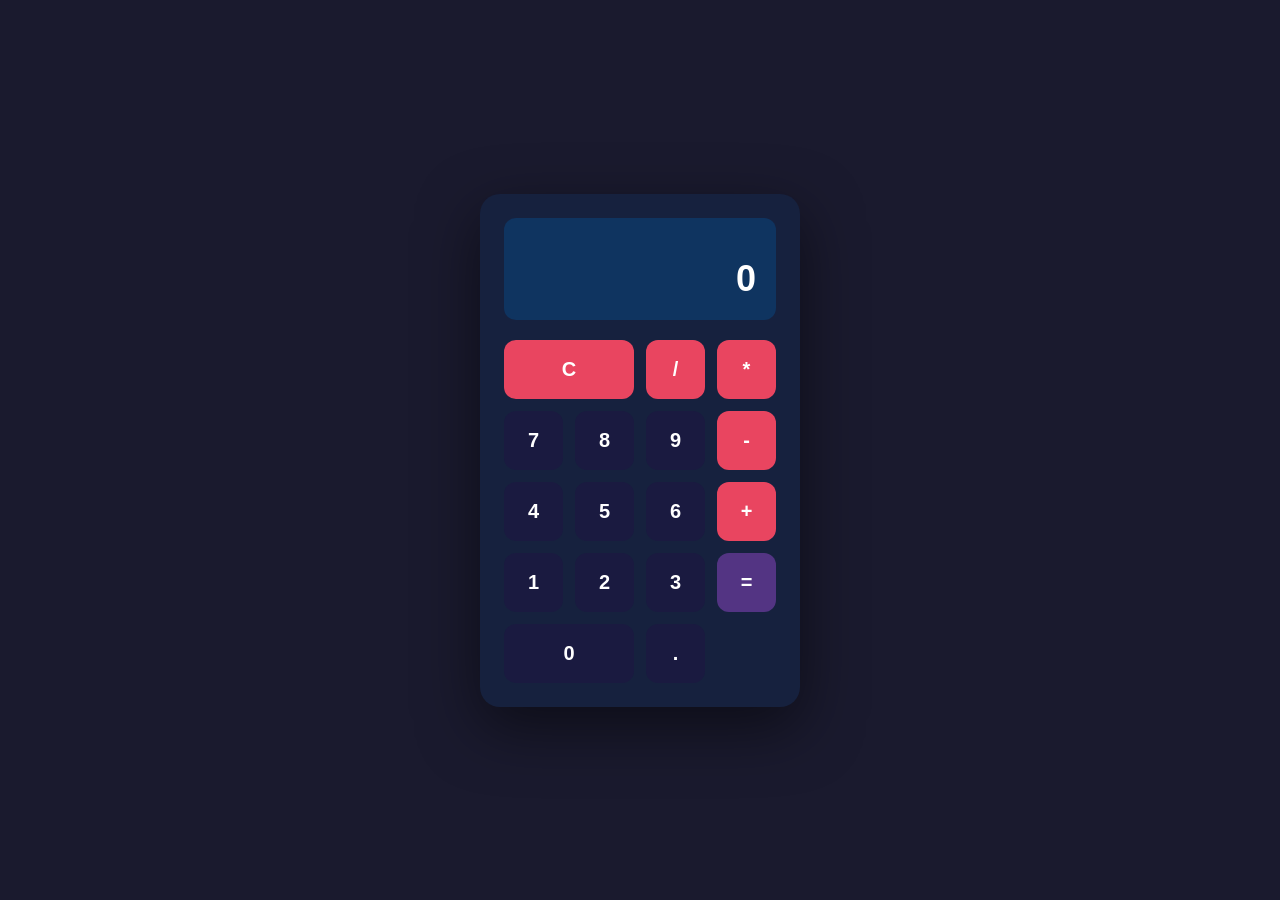
==== AI-Calculator/index.html @ e99b246f "calculator app build with Claude AI assistance" ====
<!DOCTYPE html>
<html lang="en">
<head>
    <meta charset="UTF-8">
    <meta name="viewport" content="width=device-width, initial-scale=1.0">
    <title>AI Calculator</title>
    <style>
        /* RESET - removes default browser spacing */
        * {
            margin: 0;
            padding: 0;
            box-sizing: border-box;
        }

        /* BODY - dark background, centers the calculator on screen */
        body {
            background-color: #1a1a2e;
            display: flex;
            justify-content: center;
            align-items: center;
            min-height: 100vh;
            font-family: 'Segoe UI', sans-serif;
        }

        /* CALCULATOR CONTAINER - the main box */
        .calculator {
            background-color: #16213e;
            border-radius: 20px;
            padding: 24px;
            box-shadow: 0 20px 60px rgba(0, 0, 0, 0.5);
            width: 320px;
        }

        /* DISPLAY - shows the current number at the top */
        .display {
            background-color: #0f3460;
            border-radius: 12px;
            padding: 20px;
            margin-bottom: 20px;
            text-align: right;
            min-height: 80px;
            display: flex;
            flex-direction: column;
            justify-content: flex-end;
        }

        /* Small text showing the previous operation */
        .display .previous {
            color: #7f8fa6;
            font-size: 14px;
            min-height: 20px;
        }

        /* Big text showing the current number */
        .display .current {
            color: #ffffff;
            font-size: 36px;
            font-weight: bold;
            word-break: break-all;
        }

        /* BUTTON GRID - 4 columns layout */
        .buttons {
            display: grid;
            grid-template-columns: repeat(4, 1fr);
            gap: 12px;
        }

        /* INDIVIDUAL BUTTON STYLE */
        .btn {
            padding: 18px;
            font-size: 20px;
            border: none;
            border-radius: 12px;
            cursor: pointer;
            transition: transform 0.1s, background-color 0.2s;
            font-weight: 600;
        }

        /* Button hover/click animation */
        .btn:hover {
            transform: scale(1.05);
        }

        .btn:active {
            transform: scale(0.95);
        }

        /* NUMBER BUTTONS (0-9 and .) */
        .btn-number {
            background-color: #1a1a40;
            color: #ffffff;
        }

        .btn-number:hover {
            background-color: #2a2a50;
        }

        /* OPERATOR BUTTONS (+, -, *, /) */
        .btn-operator {
            background-color: #e94560;
            color: #ffffff;
        }

        .btn-operator:hover {
            background-color: #ff6b81;
        }

        /* EQUALS BUTTON */
        .btn-equals {
            background-color: #533483;
            color: #ffffff;
        }

        .btn-equals:hover {
            background-color: #6c44a2;
        }

        /* CLEAR BUTTON */
        .btn-clear {
            background-color: #e94560;
            color: #ffffff;
            grid-column: span 2;  /* Takes up 2 columns */
        }

        .btn-clear:hover {
            background-color: #ff6b81;
        }

        /* ZERO BUTTON - spans 2 columns */
        .btn-zero {
            grid-column: span 2;
        }
    </style>
</head>
<body>
    <div class="calculator">
        <!-- DISPLAY AREA - shows numbers at the top -->
        <div class="display">
            <div class="previous" id="previous"></div>
            <div class="current" id="current">0</div>
        </div>

        <!-- BUTTON GRID -->
        <div class="buttons">
            <!-- Row 1: Clear and operators -->
            <button class="btn btn-clear" onclick="clearDisplay()">C</button>
            <button class="btn btn-operator" onclick="setOperator('/')">/</button>
            <button class="btn btn-operator" onclick="setOperator('*')">*</button>

            <!-- Row 2: 7, 8, 9, minus -->
            <button class="btn btn-number" onclick="appendNumber('7')">7</button>
            <button class="btn btn-number" onclick="appendNumber('8')">8</button>
            <button class="btn btn-number" onclick="appendNumber('9')">9</button>
            <button class="btn btn-operator" onclick="setOperator('-')">-</button>

            <!-- Row 3: 4, 5, 6, plus -->
            <button class="btn btn-number" onclick="appendNumber('4')">4</button>
            <button class="btn btn-number" onclick="appendNumber('5')">5</button>
            <button class="btn btn-number" onclick="appendNumber('6')">6</button>
            <button class="btn btn-operator" onclick="setOperator('+')">+</button>

            <!-- Row 4: 1, 2, 3, equals -->
            <button class="btn btn-number" onclick="appendNumber('1')">1</button>
            <button class="btn btn-number" onclick="appendNumber('2')">2</button>
            <button class="btn btn-number" onclick="appendNumber('3')">3</button>
            <button class="btn btn-equals" onclick="calculate()">=</button>

            <!-- Row 5: 0 (wide), decimal -->
            <button class="btn btn-number btn-zero" onclick="appendNumber('0')">0</button>
            <button class="btn btn-number" onclick="appendNumber('.')">.</button>
        </div>
    </div>

    <!-- Link to the JavaScript file -->
    <script src="script.js"></script>
</body>
</html>
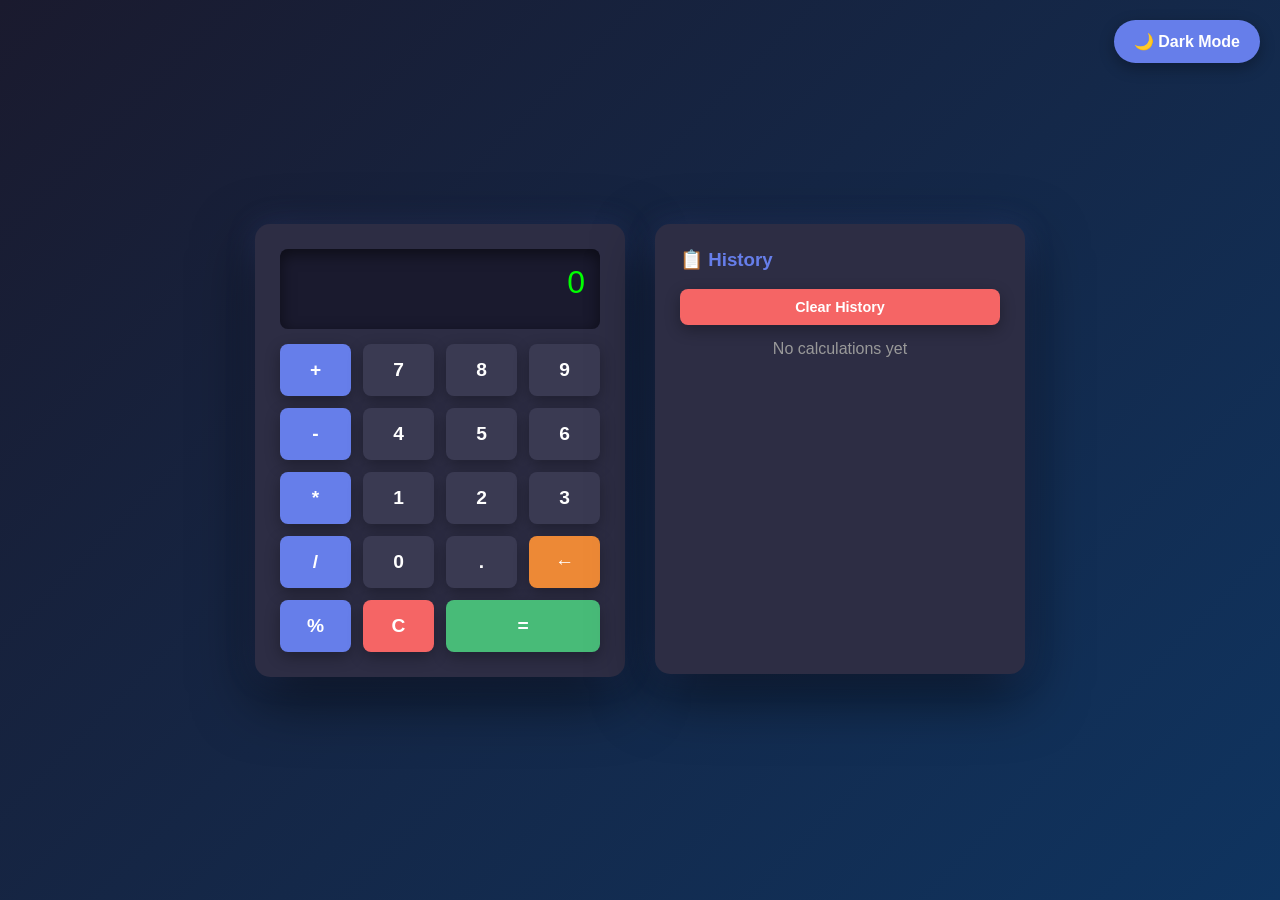
==== commit 28d0bc0c: "Update AI Calculator" ====
--- a/AI-Calculator/index.html
+++ b/AI-Calculator/index.html
@@ -1,178 +1,525 @@
 <!DOCTYPE html>
 <html lang="en">
 <head>
-    <meta charset="UTF-8">
-    <meta name="viewport" content="width=device-width, initial-scale=1.0">
-    <title>AI Calculator</title>
-    <style>
-        /* RESET - removes default browser spacing */
-        * {
-            margin: 0;
-            padding: 0;
-            box-sizing: border-box;
-        }
-
-        /* BODY - dark background, centers the calculator on screen */
-        body {
-            background-color: #1a1a2e;
-            display: flex;
-            justify-content: center;
-            align-items: center;
-            min-height: 100vh;
-            font-family: 'Segoe UI', sans-serif;
-        }
-
-        /* CALCULATOR CONTAINER - the main box */
-        .calculator {
-            background-color: #16213e;
-            border-radius: 20px;
-            padding: 24px;
-            box-shadow: 0 20px 60px rgba(0, 0, 0, 0.5);
-            width: 320px;
-        }
-
-        /* DISPLAY - shows the current number at the top */
-        .display {
-            background-color: #0f3460;
-            border-radius: 12px;
-            padding: 20px;
-            margin-bottom: 20px;
-            text-align: right;
-            min-height: 80px;
-            display: flex;
-            flex-direction: column;
-            justify-content: flex-end;
-        }
-
-        /* Small text showing the previous operation */
-        .display .previous {
-            color: #7f8fa6;
-            font-size: 14px;
-            min-height: 20px;
-        }
-
-        /* Big text showing the current number */
-        .display .current {
-            color: #ffffff;
-            font-size: 36px;
-            font-weight: bold;
-            word-break: break-all;
-        }
-
-        /* BUTTON GRID - 4 columns layout */
-        .buttons {
-            display: grid;
-            grid-template-columns: repeat(4, 1fr);
-            gap: 12px;
-        }
-
-        /* INDIVIDUAL BUTTON STYLE */
-        .btn {
-            padding: 18px;
-            font-size: 20px;
-            border: none;
-            border-radius: 12px;
-            cursor: pointer;
-            transition: transform 0.1s, background-color 0.2s;
-            font-weight: 600;
-        }
-
-        /* Button hover/click animation */
-        .btn:hover {
-            transform: scale(1.05);
-        }
-
-        .btn:active {
-            transform: scale(0.95);
-        }
-
-        /* NUMBER BUTTONS (0-9 and .) */
-        .btn-number {
-            background-color: #1a1a40;
-            color: #ffffff;
-        }
-
-        .btn-number:hover {
-            background-color: #2a2a50;
-        }
-
-        /* OPERATOR BUTTONS (+, -, *, /) */
-        .btn-operator {
-            background-color: #e94560;
-            color: #ffffff;
-        }
-
-        .btn-operator:hover {
-            background-color: #ff6b81;
-        }
-
-        /* EQUALS BUTTON */
-        .btn-equals {
-            background-color: #533483;
-            color: #ffffff;
-        }
-
-        .btn-equals:hover {
-            background-color: #6c44a2;
-        }
-
-        /* CLEAR BUTTON */
-        .btn-clear {
-            background-color: #e94560;
-            color: #ffffff;
-            grid-column: span 2;  /* Takes up 2 columns */
-        }
-
-        .btn-clear:hover {
-            background-color: #ff6b81;
-        }
-
-        /* ZERO BUTTON - spans 2 columns */
-        .btn-zero {
-            grid-column: span 2;
-        }
-    </style>
+  <meta charset="UTF-8">
+  <meta name="viewport" content="width=device-width, initial-scale=1.0">
+  <title>Calculator with History</title>
+  <style>
+    * {
+      transition: background-color 0.3s, color 0.3s;
+    }
+
+    body {
+      font-family: Arial, sans-serif;
+      display: flex;
+      justify-content: center;
+      align-items: center;
+      min-height: 100vh;
+      margin: 0;
+      background: linear-gradient(135deg, #1a1a2e 0%, #0f3460 100%);
+    }
+
+    body.light-mode {
+      background: linear-gradient(135deg, #f5f7fa 0%, #c3cfe2 100%);
+    }
+    
+    .top-bar {
+      position: absolute;
+      top: 20px;
+      right: 20px;
+      z-index: 100;
+    }
+
+    .theme-toggle {
+      background: #667eea;
+      color: white;
+      border: none;
+      padding: 12px 20px;
+      border-radius: 25px;
+      cursor: pointer;
+      font-size: 1em;
+      box-shadow: 0 5px 15px rgba(0, 0, 0, 0.3);
+      transition: all 0.3s;
+    }
+
+    .theme-toggle:hover {
+      background: #5568d3;
+      transform: translateY(-2px);
+      box-shadow: 0 7px 20px rgba(0, 0, 0, 0.4);
+    }
+
+    body.light-mode .theme-toggle {
+      background: #667eea;
+    }
+    
+    .container {
+      display: flex;
+      gap: 30px;
+      flex-wrap: wrap;
+      justify-content: center;
+      padding: 20px;
+    }
+    
+    .calculator {
+      background: #2d2d44;
+      padding: 25px;
+      border-radius: 15px;
+      box-shadow: 0 20px 60px rgba(0, 0, 0, 0.6), 
+                  0 0 30px rgba(102, 126, 234, 0.2);
+      width: 320px;
+    }
+
+    body.light-mode .calculator {
+      background: white;
+      box-shadow: 0 20px 60px rgba(0, 0, 0, 0.15),
+                  0 0 30px rgba(102, 126, 234, 0.1);
+    }
+    
+    .display {
+      background: #1a1a2e;
+      color: #00ff00;
+      font-size: 2em;
+      padding: 15px;
+      border-radius: 8px;
+      text-align: right;
+      margin-bottom: 15px;
+      min-height: 50px;
+      word-wrap: break-word;
+      box-shadow: inset 0 5px 15px rgba(0, 0, 0, 0.5);
+    }
+
+    body.light-mode .display {
+      background: #f0f0f0;
+      color: #333;
+      box-shadow: inset 0 5px 15px rgba(0, 0, 0, 0.1);
+    }
+    
+    .buttons {
+      display: grid;
+      grid-template-columns: repeat(4, 1fr);
+      gap: 12px;
+    }
+    
+    button {
+      padding: 15px;
+      font-size: 1.2em;
+      border: none;
+      border-radius: 8px;
+      cursor: pointer;
+      background: #3a3a52;
+      color: white;
+      transition: all 0.2s;
+      font-weight: bold;
+      box-shadow: 0 5px 15px rgba(0, 0, 0, 0.3);
+    }
+
+    body.light-mode button {
+      background: #f0f0f0;
+      color: #333;
+      box-shadow: 0 5px 15px rgba(0, 0, 0, 0.1);
+    }
+    
+    button:hover {
+      background: #4a4a62;
+      transform: translateY(-2px);
+      box-shadow: 0 8px 20px rgba(0, 0, 0, 0.4);
+    }
+
+    body.light-mode button:hover {
+      background: #e0e0e0;
+      box-shadow: 0 8px 20px rgba(0, 0, 0, 0.15);
+    }
+    
+    button.operator {
+      background: #667eea;
+      color: white;
+    }
+    
+    button.operator:hover {
+      background: #5568d3;
+      transform: translateY(-2px);
+    }
+
+    body.light-mode button.operator {
+      background: #667eea;
+      color: white;
+    }
+    
+    button.equals {
+      background: #48bb78;
+      color: white;
+      grid-column: span 2;
+    }
+    
+    button.equals:hover {
+      background: #38a169;
+      transform: translateY(-2px);
+    }
+    
+    button.clear {
+      background: #f56565;
+      color: white;
+    }
+    
+    button.clear:hover {
+      background: #e53e3e;
+      transform: translateY(-2px);
+    }
+
+    button.backspace {
+      background: #ed8936;
+      color: white;
+    }
+
+    button.backspace:hover {
+      background: #dd6b20;
+      transform: translateY(-2px);
+    }
+    
+    .history {
+      background: #2d2d44;
+      padding: 25px;
+      border-radius: 15px;
+      box-shadow: 0 20px 60px rgba(0, 0, 0, 0.6),
+                  0 0 30px rgba(102, 126, 234, 0.2);
+      width: 320px;
+      max-height: 400px;
+      overflow-y: auto;
+    }
+
+    body.light-mode .history {
+      background: white;
+      box-shadow: 0 20px 60px rgba(0, 0, 0, 0.15),
+                  0 0 30px rgba(102, 126, 234, 0.1);
+    }
+    
+    .history h3 {
+      margin-top: 0;
+      color: #667eea;
+    }
+
+    body.light-mode .history h3 {
+      color: #667eea;
+    }
+    
+    .history-item {
+      padding: 12px;
+      background: #3a3a52;
+      margin-bottom: 10px;
+      border-radius: 8px;
+      border-left: 4px solid #667eea;
+      font-family: monospace;
+      cursor: pointer;
+      transition: all 0.2s;
+      color: #fff;
+    }
+
+    body.light-mode .history-item {
+      background: #f9f9f9;
+      color: #333;
+    }
+    
+    .history-item:hover {
+      background: #4a4a62;
+      transform: translateX(5px);
+      box-shadow: 0 5px 15px rgba(102, 126, 234, 0.3);
+    }
+
+    body.light-mode .history-item:hover {
+      background: #efefef;
+    }
+    
+    .history-empty {
+      color: #999;
+      text-align: center;
+    }
+
+    .history-controls {
+      display: flex;
+      gap: 10px;
+      margin-bottom: 15px;
+    }
+
+    .clear-history-btn {
+      flex: 1;
+      background: #f56565;
+      color: white;
+      border: none;
+      padding: 10px;
+      border-radius: 8px;
+      cursor: pointer;
+      font-weight: bold;
+      font-size: 0.9em;
+      box-shadow: 0 5px 15px rgba(0, 0, 0, 0.3);
+      transition: all 0.2s;
+    }
+
+    body.light-mode .clear-history-btn {
+      background: #f56565;
+      color: white;
+    }
+
+    .clear-history-btn:hover {
+      background: #e53e3e;
+      transform: translateY(-2px);
+      box-shadow: 0 7px 20px rgba(0, 0, 0, 0.4);
+    }
+
+    /* Scrollbar styling */
+    .history::-webkit-scrollbar {
+      width: 8px;
+    }
+
+    .history::-webkit-scrollbar-track {
+      background: #3a3a52;
+      border-radius: 10px;
+    }
+
+    body.light-mode .history::-webkit-scrollbar-track {
+      background: #f0f0f0;
+    }
+
+    .history::-webkit-scrollbar-thumb {
+      background: #667eea;
+      border-radius: 10px;
+    }
+
+    .history::-webkit-scrollbar-thumb:hover {
+      background: #5568d3;
+    }
+  </style>
 </head>
 <body>
+  <div class="top-bar">
+    <button class="theme-toggle" onclick="toggleTheme()">🌙 Dark Mode</button>
+  </div>
+
+  <div class="container">
     <div class="calculator">
-        <!-- DISPLAY AREA - shows numbers at the top -->
-        <div class="display">
-            <div class="previous" id="previous"></div>
-            <div class="current" id="current">0</div>
-        </div>
-
-        <!-- BUTTON GRID -->
-        <div class="buttons">
-            <!-- Row 1: Clear and operators -->
-            <button class="btn btn-clear" onclick="clearDisplay()">C</button>
-            <button class="btn btn-operator" onclick="setOperator('/')">/</button>
-            <button class="btn btn-operator" onclick="setOperator('*')">*</button>
-
-            <!-- Row 2: 7, 8, 9, minus -->
-            <button class="btn btn-number" onclick="appendNumber('7')">7</button>
-            <button class="btn btn-number" onclick="appendNumber('8')">8</button>
-            <button class="btn btn-number" onclick="appendNumber('9')">9</button>
-            <button class="btn btn-operator" onclick="setOperator('-')">-</button>
-
-            <!-- Row 3: 4, 5, 6, plus -->
-            <button class="btn btn-number" onclick="appendNumber('4')">4</button>
-            <button class="btn btn-number" onclick="appendNumber('5')">5</button>
-            <button class="btn btn-number" onclick="appendNumber('6')">6</button>
-            <button class="btn btn-operator" onclick="setOperator('+')">+</button>
-
-            <!-- Row 4: 1, 2, 3, equals -->
-            <button class="btn btn-number" onclick="appendNumber('1')">1</button>
-            <button class="btn btn-number" onclick="appendNumber('2')">2</button>
-            <button class="btn btn-number" onclick="appendNumber('3')">3</button>
-            <button class="btn btn-equals" onclick="calculate()">=</button>
-
-            <!-- Row 5: 0 (wide), decimal -->
-            <button class="btn btn-number btn-zero" onclick="appendNumber('0')">0</button>
-            <button class="btn btn-number" onclick="appendNumber('.')">.</button>
-        </div>
+      <div class="display" id="display">0</div>
+      <div class="buttons">
+        <button class="operator" onclick="appendOperator('+')">+</button>
+        <button onclick="appendNumber('7')">7</button>
+        <button onclick="appendNumber('8')">8</button>
+        <button onclick="appendNumber('9')">9</button>
+        
+        <button class="operator" onclick="appendOperator('-')">-</button>
+        <button onclick="appendNumber('4')">4</button>
+        <button onclick="appendNumber('5')">5</button>
+        <button onclick="appendNumber('6')">6</button>
+        
+        <button class="operator" onclick="appendOperator('*')">*</button>
+        <button onclick="appendNumber('1')">1</button>
+        <button onclick="appendNumber('2')">2</button>
+        <button onclick="appendNumber('3')">3</button>
+        
+        <button class="operator" onclick="appendOperator('/')">/</button>
+        <button onclick="appendNumber('0')">0</button>
+        <button onclick="appendNumber('.')">.</button>
+        <button class="backspace" onclick="backspace()">←</button>
+        
+        <button class="operator" onclick="appendOperator('%')">%</button>
+        <button class="clear" onclick="clearDisplay()">C</button>
+        <button class="equals" onclick="calculate()">=</button>
+      </div>
     </div>
-
-    <!-- Link to the JavaScript file -->
-    <script src="script.js"></script>
+    
+    <div class="history">
+      <h3>📋 History</h3>
+      <div class="history-controls">
+        <button class="clear-history-btn" onclick="clearHistory()">Clear History</button>
+      </div>
+      <div id="historyList" class="history-empty">No calculations yet</div>
+    </div>
+  </div>
+
+  <script>
+    let display = document.getElementById('display');
+    let historyList = document.getElementById('historyList');
+    let currentInput = '0';
+    let operator = null;
+    let previousValue = null;
+    let history = [];
+    let isDarkMode = true;
+
+    function updateDisplay() {
+      display.textContent = currentInput;
+    }
+
+    function appendNumber(num) {
+      if (currentInput === '0' && num !== '.') {
+        currentInput = num;
+      } else if (num === '.' && currentInput.includes('.')) {
+        return;
+      } else {
+        currentInput += num;
+      }
+      updateDisplay();
+    }
+
+    function appendOperator(op) {
+      if (operator !== null && currentInput !== '') {
+        calculate();
+      }
+      previousValue = currentInput;
+      operator = op;
+      currentInput = '0';
+    }
+
+    function calculate() {
+      if (operator === null || previousValue === null) return;
+
+      let result;
+      const prev = parseFloat(previousValue);
+      const current = parseFloat(currentInput);
+
+      switch(operator) {
+        case '+':
+          result = prev + current;
+          break;
+        case '-':
+          result = prev - current;
+          break;
+        case '*':
+          result = prev * current;
+          break;
+        case '/':
+          result = current !== 0 ? prev / current : 'Error';
+          break;
+        case '%':
+          result = prev % current;
+          break;
+        default:
+          return;
+      }
+
+      const calculation = `${prev} ${operator} ${current} = ${result}`;
+      addToHistory(calculation);
+
+      currentInput = result.toString();
+      operator = null;
+      previousValue = null;
+      updateDisplay();
+    }
+
+    function clearDisplay() {
+      currentInput = '0';
+      operator = null;
+      previousValue = null;
+      updateDisplay();
+    }
+
+    function backspace() {
+      if (currentInput.length > 1) {
+        currentInput = currentInput.slice(0, -1);
+      } else {
+        currentInput = '0';
+      }
+      updateDisplay();
+    }
+
+    function addToHistory(calculation) {
+      history.unshift(calculation);
+      if (history.length > 10) {
+        history.pop();
+      }
+      renderHistory();
+    }
+
+    function renderHistory() {
+      if (history.length === 0) {
+        historyList.innerHTML = '<div class="history-empty">No calculations yet</div>';
+        return;
+      }
+      historyList.innerHTML = history.map((item, index) => 
+        `<div class="history-item" onclick="useHistoryValue('${item}')">${item}</div>`
+      ).join('');
+    }
+
+    function useHistoryValue(item) {
+      const result = item.split('=')[1].trim();
+      currentInput = result;
+      updateDisplay();
+    }
+
+    function clearHistory() {
+      if (confirm('Are you sure you want to clear all history?')) {
+        history = [];
+        renderHistory();
+      }
+    }
+
+    function toggleTheme() {
+      isDarkMode = !isDarkMode;
+      const body = document.body;
+      const themeToggle = document.querySelector('.theme-toggle');
+      
+      if (isDarkMode) {
+        body.classList.remove('light-mode');
+        themeToggle.textContent = '🌙 Dark Mode';
+      } else {
+        body.classList.add('light-mode');
+        themeToggle.textContent = '☀️ Light Mode';
+      }
+    }
+
+    // KEYBOARD SUPPORT
+    document.addEventListener('keydown', (e) => {
+      // Number keys (0-9)
+      if (e.key >= '0' && e.key <= '9') {
+        appendNumber(e.key);
+      }
+      
+      // Decimal point
+      if (e.key === '.') {
+        appendNumber('.');
+      }
+      
+      // Plus (+)
+      if (e.key === '+') {
+        appendOperator('+');
+      }
+      
+      // Minus (-)
+      if (e.key === '-') {
+        appendOperator('-');
+      }
+      
+      // Multiply (*)
+      if (e.key === '*') {
+        e.preventDefault();
+        appendOperator('*');
+      }
+      
+      // Divide (/)
+      if (e.key === '/') {
+        e.preventDefault();
+        appendOperator('/');
+      }
+      
+      // Percent (%)
+      if (e.key === '%') {
+        e.preventDefault();
+        appendOperator('%');
+      }
+      
+      // Calculate (Enter or =)
+      if (e.key === 'Enter' || e.key === '=') {
+        e.preventDefault();
+        calculate();
+      }
+      
+      // Backspace
+      if (e.key === 'Backspace') {
+        e.preventDefault();
+        backspace();
+      }
+      
+      // Clear (Escape)
+      if (e.key === 'Escape') {
+        clearDisplay();
+      }
+    });
+  </script>
 </body>
-</html>
+</html>
